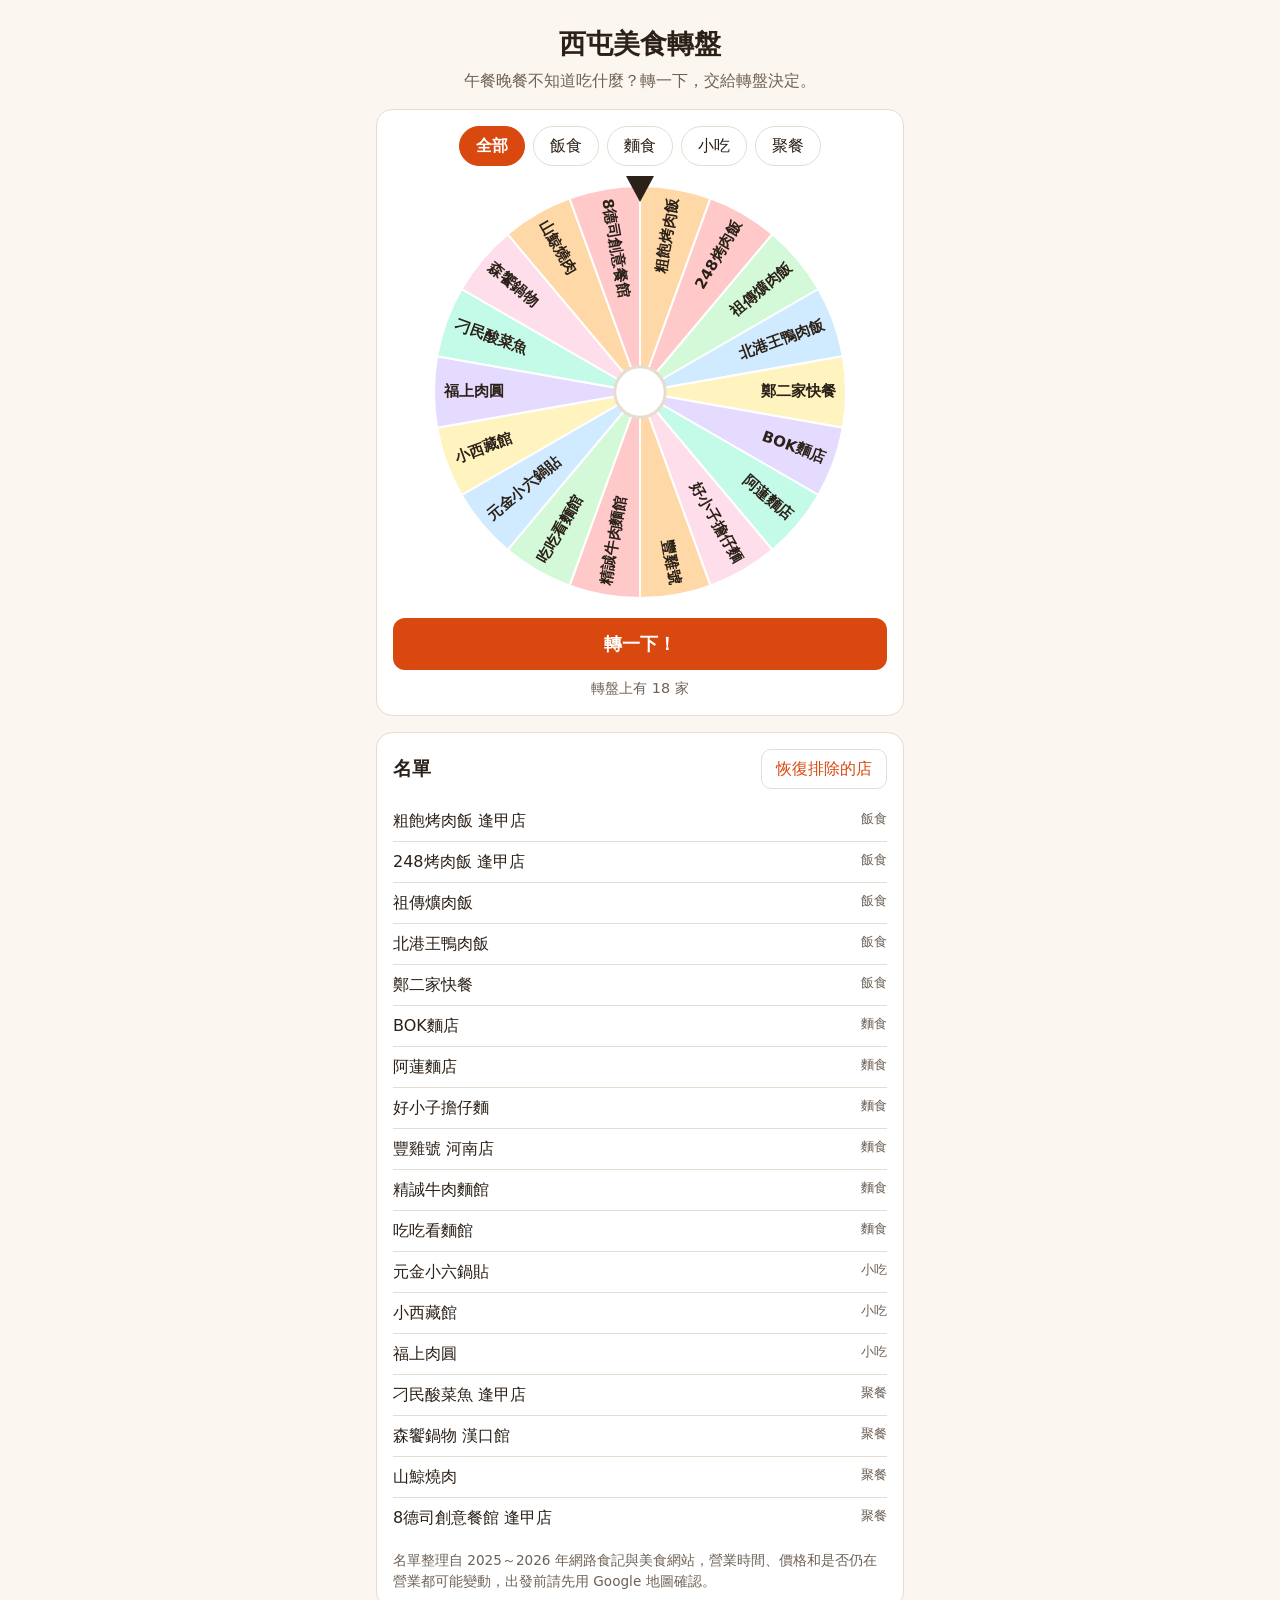
==== food-wheel/index.html @ a1cd3dba "新增西屯美食轉盤 - food-wheel/：純 HTML/CSS/JavaScript 轉盤，可依飯食、麵食、小吃、聚餐篩選 - 18 家西屯在地人氣店家，附網路食記來源與 Google 地圖連結 " ====
<!doctype html>
<html lang="zh-Hant">
<head>
  <meta charset="utf-8">
  <meta name="viewport" content="width=device-width, initial-scale=1">
  <meta name="color-scheme" content="light dark">
  <title>西屯美食轉盤</title>
  <link rel="stylesheet" href="style.css">
</head>
<body>
  <header class="page-header">
    <h1>西屯美食轉盤</h1>
    <p>午餐晚餐不知道吃什麼？轉一下，交給轉盤決定。</p>
  </header>

  <main>
    <section class="card">
      <div class="filters" role="group" aria-label="選擇類型">
        <!-- 由 app.js 產生類型按鈕 -->
      </div>

      <div class="wheel-wrap">
        <div class="pointer" aria-hidden="true"></div>
        <canvas id="wheel" width="480" height="480" role="img" aria-label="美食轉盤"></canvas>
      </div>

      <button id="spin-btn" type="button">轉一下！</button>
      <p class="count" id="count"></p>

      <div id="result" class="result" aria-live="polite" hidden>
        <p class="result-label">今天就吃</p>
        <h2 id="result-name"></h2>
        <p class="result-type" id="result-type"></p>
        <p id="result-note"></p>
        <div class="result-actions">
          <a id="result-map" class="link-btn" target="_blank" rel="noopener">在 Google 地圖查看</a>
          <button id="skip-btn" type="button" class="secondary">不想吃這家，排除再轉</button>
        </div>
        <p class="result-source">資料來源：<a id="result-source" target="_blank" rel="noopener">網路食記</a></p>
      </div>
    </section>

    <section class="card">
      <div class="list-header">
        <h2>名單</h2>
        <button id="reset-btn" type="button" class="secondary">恢復排除的店</button>
      </div>
      <ul id="food-list" class="food-list"></ul>
      <p class="disclaimer">名單整理自 2025～2026 年網路食記與美食網站，營業時間、價格和是否仍在營業都可能變動，出發前請先用 Google 地圖確認。</p>
    </section>
  </main>

  <script src="data.js"></script>
  <script src="app.js"></script>
</body>
</html>
---- food-wheel/style.css ----
:root {
  --bg: #fbf6ef;
  --card: #ffffff;
  --text: #2b2118;
  --muted: #6e6257;
  --border: #e6dccf;
  --accent: #d9480f;
  --accent-text: #ffffff;
  --pointer: #2b2118;
}

@media (prefers-color-scheme: dark) {
  :root {
    --bg: #17130f;
    --card: #221c17;
    --text: #f2ebe3;
    --muted: #b3a798;
    --border: #3d332a;
    --accent: #ff8a4c;
    --accent-text: #1a0f08;
    --pointer: #f2ebe3;
  }
}

* { box-sizing: border-box; }

body {
  margin: 0;
  background: var(--bg);
  color: var(--text);
  font-family: system-ui, -apple-system, "Segoe UI", "PingFang TC", "Microsoft JhengHei", "Noto Sans TC", sans-serif;
  font-size: 16px;
  line-height: 1.5;
}

.page-header, main { max-width: 560px; margin: 0 auto; padding: 0 16px; }
.page-header { padding-top: 24px; text-align: center; }
.page-header h1 { margin: 0 0 4px; font-size: 1.7rem; }
.page-header p { margin: 0 0 16px; color: var(--muted); }

.card {
  background: var(--card);
  border: 1px solid var(--border);
  border-radius: 16px;
  padding: 16px;
  margin-bottom: 16px;
}

/* 類型篩選 */
.filters { display: flex; flex-wrap: wrap; gap: 8px; justify-content: center; margin-bottom: 16px; }
.chip {
  min-height: 40px;
  padding: 0 16px;
  font: inherit;
  color: var(--text);
  background: transparent;
  border: 1px solid var(--border);
  border-radius: 999px;
  cursor: pointer;
}
.chip[aria-pressed="true"] { background: var(--accent); border-color: var(--accent); color: var(--accent-text); font-weight: 600; }

/* 轉盤 */
.wheel-wrap { position: relative; width: min(100%, 420px); margin: 0 auto; }
#wheel { display: block; width: 100%; height: auto; }
.pointer {
  position: absolute;
  top: -6px;
  left: 50%;
  transform: translateX(-50%);
  width: 0;
  height: 0;
  border-left: 14px solid transparent;
  border-right: 14px solid transparent;
  border-top: 26px solid var(--pointer);
  z-index: 1;
}

button {
  font: inherit;
  cursor: pointer;
}

#spin-btn {
  display: block;
  width: 100%;
  min-height: 52px;
  margin-top: 16px;
  font-size: 1.15rem;
  font-weight: 700;
  color: var(--accent-text);
  background: var(--accent);
  border: 0;
  border-radius: 12px;
}
#spin-btn:disabled { opacity: 0.6; cursor: wait; }

button:focus-visible, a:focus-visible { outline: 2px solid var(--accent); outline-offset: 2px; }

.count { text-align: center; color: var(--muted); font-size: 0.9rem; margin: 8px 0 0; }

/* 結果 */
.result { margin-top: 16px; padding: 16px; border: 2px solid var(--accent); border-radius: 12px; text-align: center; }
.result-label { margin: 0; color: var(--muted); }
.result h2 { margin: 4px 0; font-size: 1.5rem; }
.result-type { display: inline-block; margin: 0 0 8px; padding: 0 10px; border: 1px solid var(--border); border-radius: 999px; font-size: 0.85rem; }
.result-actions { display: grid; gap: 8px; margin-top: 12px; }
.result-source { margin: 12px 0 0; font-size: 0.8rem; color: var(--muted); }
.result-source a { color: inherit; }

.link-btn, button.secondary {
  display: flex;
  align-items: center;
  justify-content: center;
  min-height: 44px;
  padding: 0 14px;
  color: var(--accent);
  background: transparent;
  border: 1px solid var(--accent);
  border-radius: 10px;
  text-decoration: none;
  font-weight: 600;
}

/* 名單 */
.list-header { display: flex; align-items: center; justify-content: space-between; gap: 8px; }
.list-header h2 { margin: 0; font-size: 1.2rem; }
.list-header button.secondary { min-height: 40px; font-weight: 400; border-color: var(--border); }

.food-list { list-style: none; margin: 12px 0 0; padding: 0; }
.food-list li { display: flex; justify-content: space-between; gap: 8px; padding: 8px 0; border-top: 1px solid var(--border); }
.food-list li:first-child { border-top: 0; }
.food-list .tag { flex: none; font-size: 0.8rem; color: var(--muted); }
.food-list li.excluded .name { text-decoration: line-through; color: var(--muted); }

.disclaimer { margin: 12px 0 0; font-size: 0.85rem; color: var(--muted); }
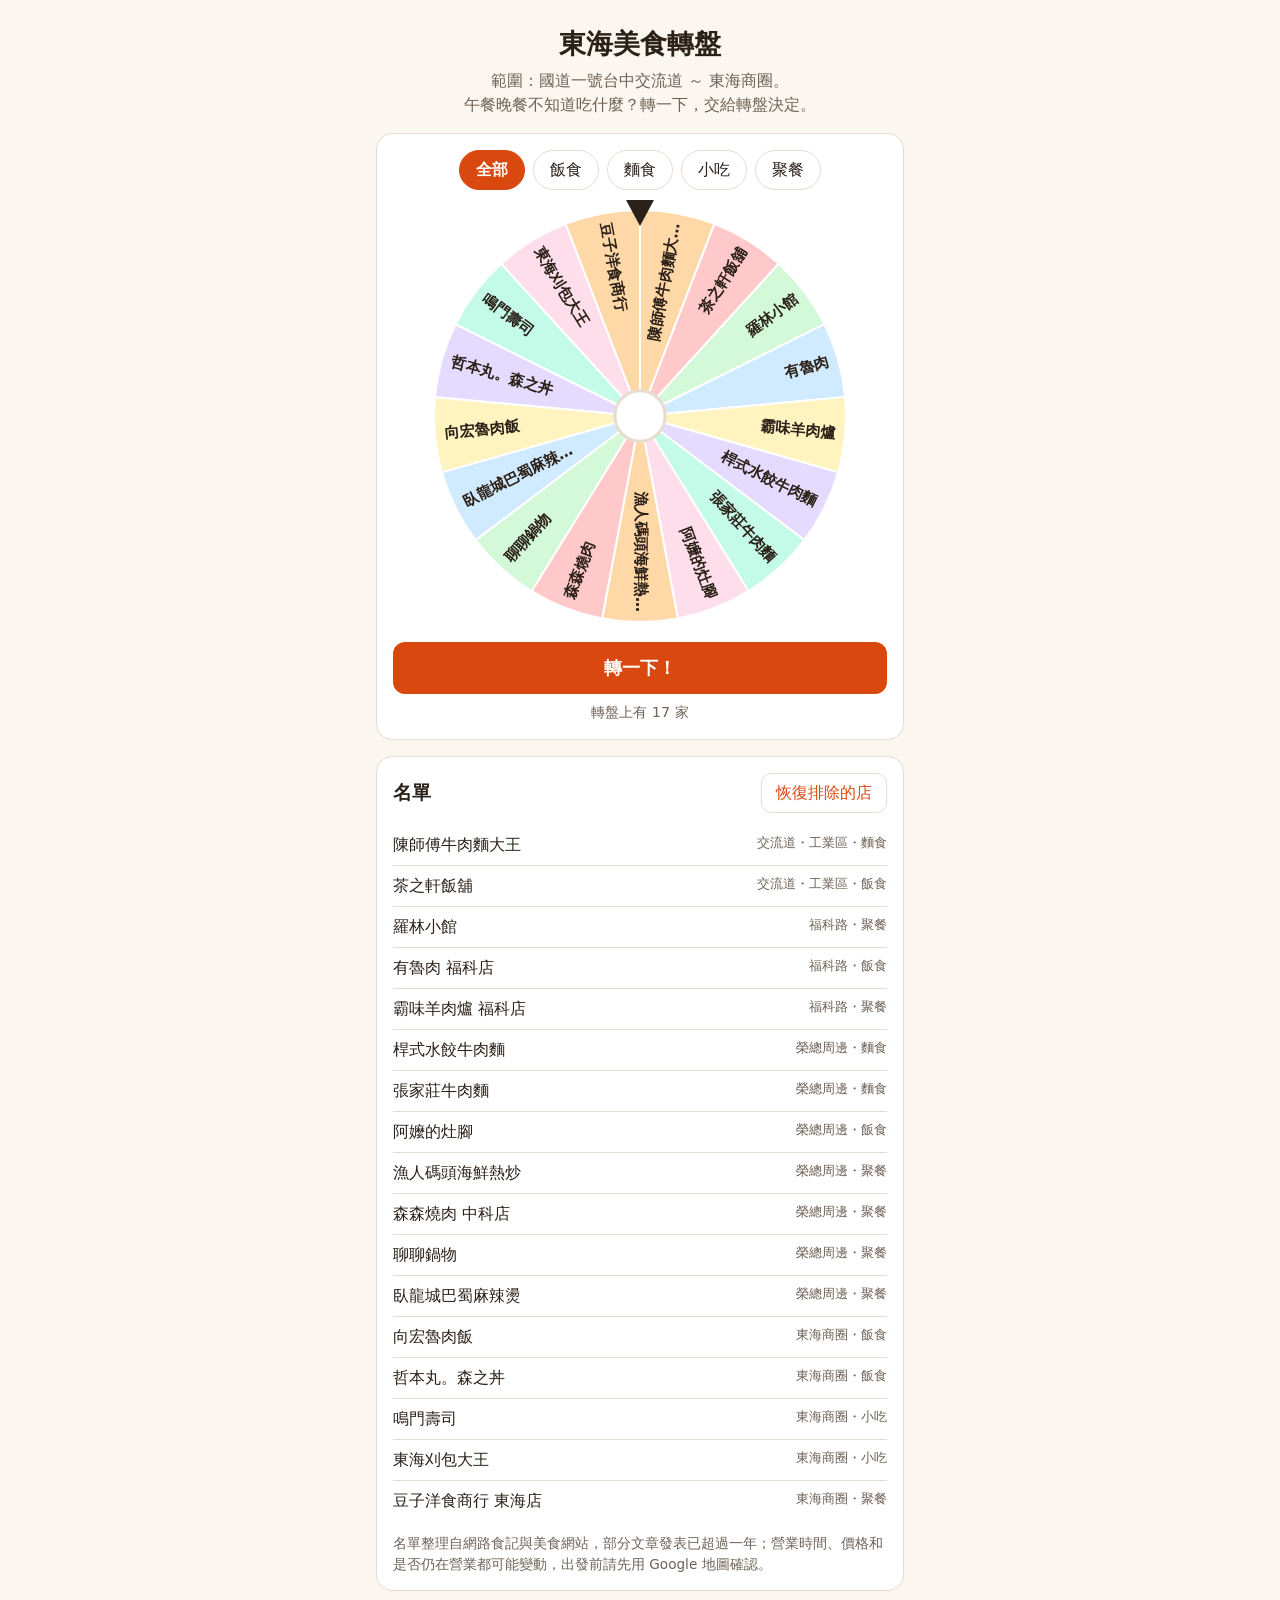
==== commit c767bb87: "美食轉盤縮小範圍到台中交流道至東海商圈 - 名單改為國道一號台中交流道到東海商圈之間的 17 家店 - 每家店加上區域：交流道・工業區、福科路、榮總周邊、東海商圈 - 結果顯示區域，Google 地圖" ====
--- a/food-wheel/index.html
+++ b/food-wheel/index.html
@@ -4,13 +4,13 @@
   <meta charset="utf-8">
   <meta name="viewport" content="width=device-width, initial-scale=1">
   <meta name="color-scheme" content="light dark">
-  <title>西屯美食轉盤</title>
+  <title>東海美食轉盤</title>
   <link rel="stylesheet" href="style.css">
 </head>
 <body>
   <header class="page-header">
-    <h1>西屯美食轉盤</h1>
-    <p>午餐晚餐不知道吃什麼？轉一下，交給轉盤決定。</p>
+    <h1>東海美食轉盤</h1>
+    <p>範圍：國道一號台中交流道 ～ 東海商圈。<br>午餐晚餐不知道吃什麼？轉一下，交給轉盤決定。</p>
   </header>
 
   <main>
@@ -30,7 +30,7 @@
       <div id="result" class="result" aria-live="polite" hidden>
         <p class="result-label">今天就吃</p>
         <h2 id="result-name"></h2>
-        <p class="result-type" id="result-type"></p>
+        <p class="result-tags"><span class="result-type" id="result-area"></span> <span class="result-type" id="result-type"></span></p>
         <p id="result-note"></p>
         <div class="result-actions">
           <a id="result-map" class="link-btn" target="_blank" rel="noopener">在 Google 地圖查看</a>
@@ -46,7 +46,7 @@
         <button id="reset-btn" type="button" class="secondary">恢復排除的店</button>
       </div>
       <ul id="food-list" class="food-list"></ul>
-      <p class="disclaimer">名單整理自 2025～2026 年網路食記與美食網站，營業時間、價格和是否仍在營業都可能變動，出發前請先用 Google 地圖確認。</p>
+      <p class="disclaimer">名單整理自網路食記與美食網站，部分文章發表已超過一年；營業時間、價格和是否仍在營業都可能變動，出發前請先用 Google 地圖確認。</p>
     </section>
   </main>
 
--- a/food-wheel/style.css
+++ b/food-wheel/style.css
@@ -103,7 +103,8 @@
 .result { margin-top: 16px; padding: 16px; border: 2px solid var(--accent); border-radius: 12px; text-align: center; }
 .result-label { margin: 0; color: var(--muted); }
 .result h2 { margin: 4px 0; font-size: 1.5rem; }
-.result-type { display: inline-block; margin: 0 0 8px; padding: 0 10px; border: 1px solid var(--border); border-radius: 999px; font-size: 0.85rem; }
+.result-tags { margin: 0 0 8px; }
+.result-type { display: inline-block; margin: 0 2px; padding: 0 10px; border: 1px solid var(--border); border-radius: 999px; font-size: 0.85rem; }
 .result-actions { display: grid; gap: 8px; margin-top: 12px; }
 .result-source { margin: 12px 0 0; font-size: 0.8rem; color: var(--muted); }
 .result-source a { color: inherit; }
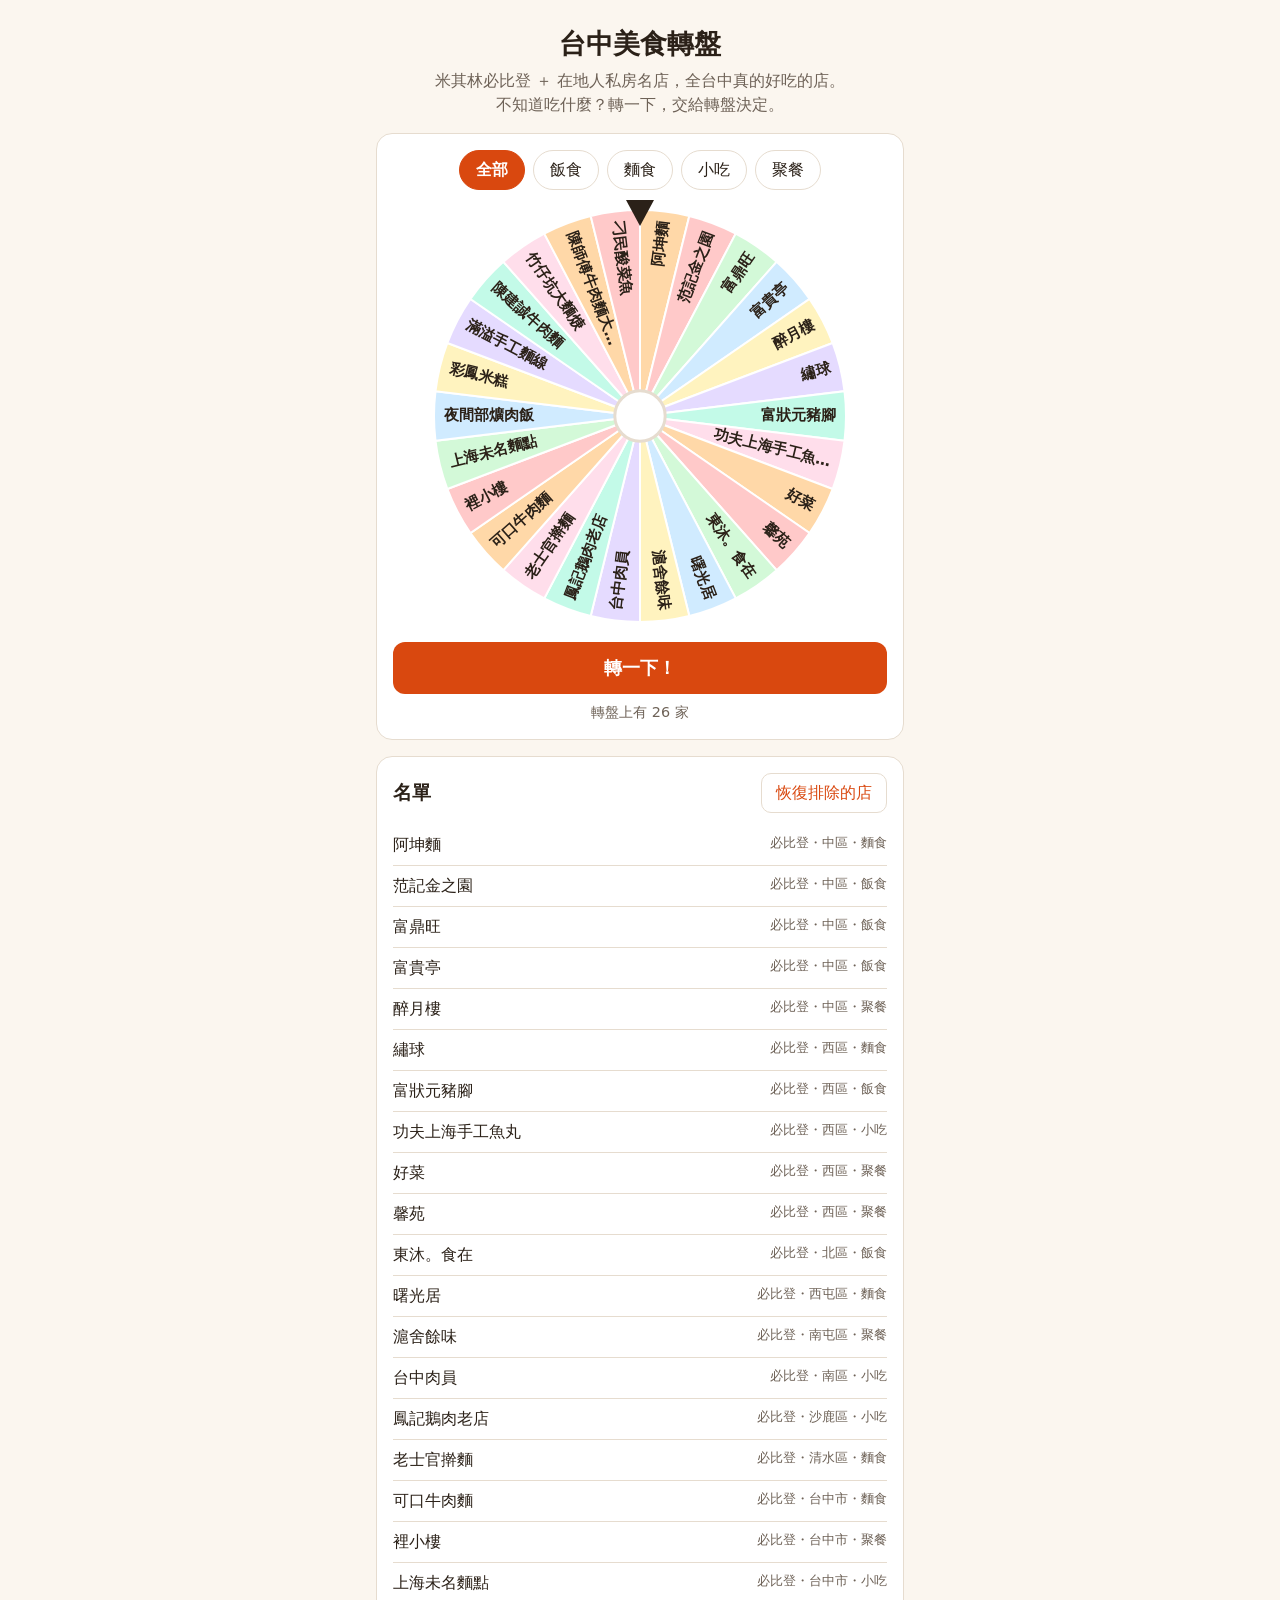
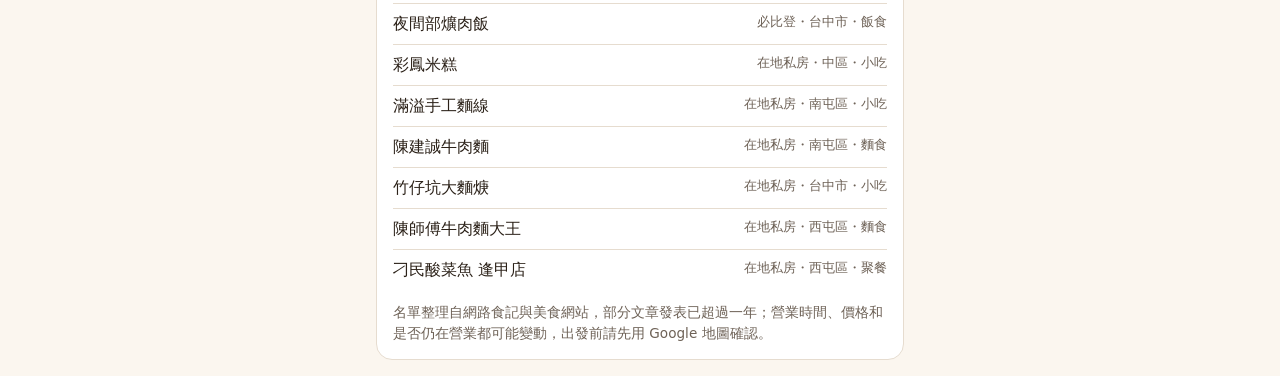
==== commit b9590bd6: "美食轉盤改為全台中必比登與在地私房名店 - 名單改為 26 家：20 家 2026 米其林必比登推介、6 家在地人私房名店 - 每家店加上來源類別（必比登／在地私房）與行政區，結果和清單都會顯示 - " ====
--- a/food-wheel/index.html
+++ b/food-wheel/index.html
@@ -4,13 +4,27 @@
   <meta charset="utf-8">
   <meta name="viewport" content="width=device-width, initial-scale=1">
   <meta name="color-scheme" content="light dark">
-  <title>東海美食轉盤</title>
+  <meta name="theme-color" content="#d9480f">
+  <meta name="description" content="台中必比登與在地人私房美食轉盤，轉一下決定吃什麼。">
+  <!-- PWA：安裝到主畫面 -->
+  <link rel="manifest" href="manifest.webmanifest">
+  <link rel="icon" type="image/png" sizes="192x192" href="icons/icon-192.png">
+  <link rel="apple-touch-icon" href="icons/apple-touch-icon.png">
+  <meta name="apple-mobile-web-app-capable" content="yes">
+  <meta name="mobile-web-app-capable" content="yes">
+  <meta name="apple-mobile-web-app-title" content="美食轉盤">
+  <meta name="apple-mobile-web-app-status-bar-style" content="default">
+  <title>台中美食轉盤</title>
   <link rel="stylesheet" href="style.css">
 </head>
 <body>
   <header class="page-header">
-    <h1>東海美食轉盤</h1>
-    <p>範圍：國道一號台中交流道 ～ 東海商圈。<br>午餐晚餐不知道吃什麼？轉一下，交給轉盤決定。</p>
+    <h1>台中美食轉盤</h1>
+    <p>米其林必比登 ＋ 在地人私房名店，全台中真的好吃的店。<br>不知道吃什麼？轉一下，交給轉盤決定。</p>
+    <div class="install" id="install" hidden>
+      <button id="install-btn" type="button" class="secondary">安裝到主畫面</button>
+      <p id="install-hint" class="install-hint" hidden>iPhone：按 Safari 下方的「分享」，再選「加入主畫面」。</p>
+    </div>
   </header>
 
   <main>
@@ -30,7 +44,7 @@
       <div id="result" class="result" aria-live="polite" hidden>
         <p class="result-label">今天就吃</p>
         <h2 id="result-name"></h2>
-        <p class="result-tags"><span class="result-type" id="result-area"></span> <span class="result-type" id="result-type"></span></p>
+        <p class="result-tags"><span class="result-type result-tag" id="result-tag"></span> <span class="result-type" id="result-area"></span> <span class="result-type" id="result-type"></span></p>
         <p id="result-note"></p>
         <div class="result-actions">
           <a id="result-map" class="link-btn" target="_blank" rel="noopener">在 Google 地圖查看</a>
--- a/food-wheel/style.css
+++ b/food-wheel/style.css
@@ -23,6 +23,7 @@
 }
 
 * { box-sizing: border-box; }
+[hidden] { display: none !important; }
 
 body {
   margin: 0;
@@ -104,6 +105,7 @@
 .result-label { margin: 0; color: var(--muted); }
 .result h2 { margin: 4px 0; font-size: 1.5rem; }
 .result-tags { margin: 0 0 8px; }
+.result-tag { border-color: var(--accent); color: var(--accent); font-weight: 600; }
 .result-type { display: inline-block; margin: 0 2px; padding: 0 10px; border: 1px solid var(--border); border-radius: 999px; font-size: 0.85rem; }
 .result-actions { display: grid; gap: 8px; margin-top: 12px; }
 .result-source { margin: 12px 0 0; font-size: 0.8rem; color: var(--muted); }
@@ -134,4 +136,14 @@
 .food-list .tag { flex: none; font-size: 0.8rem; color: var(--muted); }
 .food-list li.excluded .name { text-decoration: line-through; color: var(--muted); }
 
+/* 安裝到主畫面 */
+.install { display: flex; flex-direction: column; align-items: center; gap: 6px; margin: 0 0 16px; }
+.install button.secondary { min-height: 40px; }
+.install-hint { margin: 0; font-size: 0.85rem; color: var(--muted); }
+
+/* 從主畫面開啟時，避開瀏海與底部橫條 */
+@media (display-mode: standalone) {
+  body { padding-top: env(safe-area-inset-top); padding-bottom: env(safe-area-inset-bottom); }
+}
+
 .disclaimer { margin: 12px 0 0; font-size: 0.85rem; color: var(--muted); }
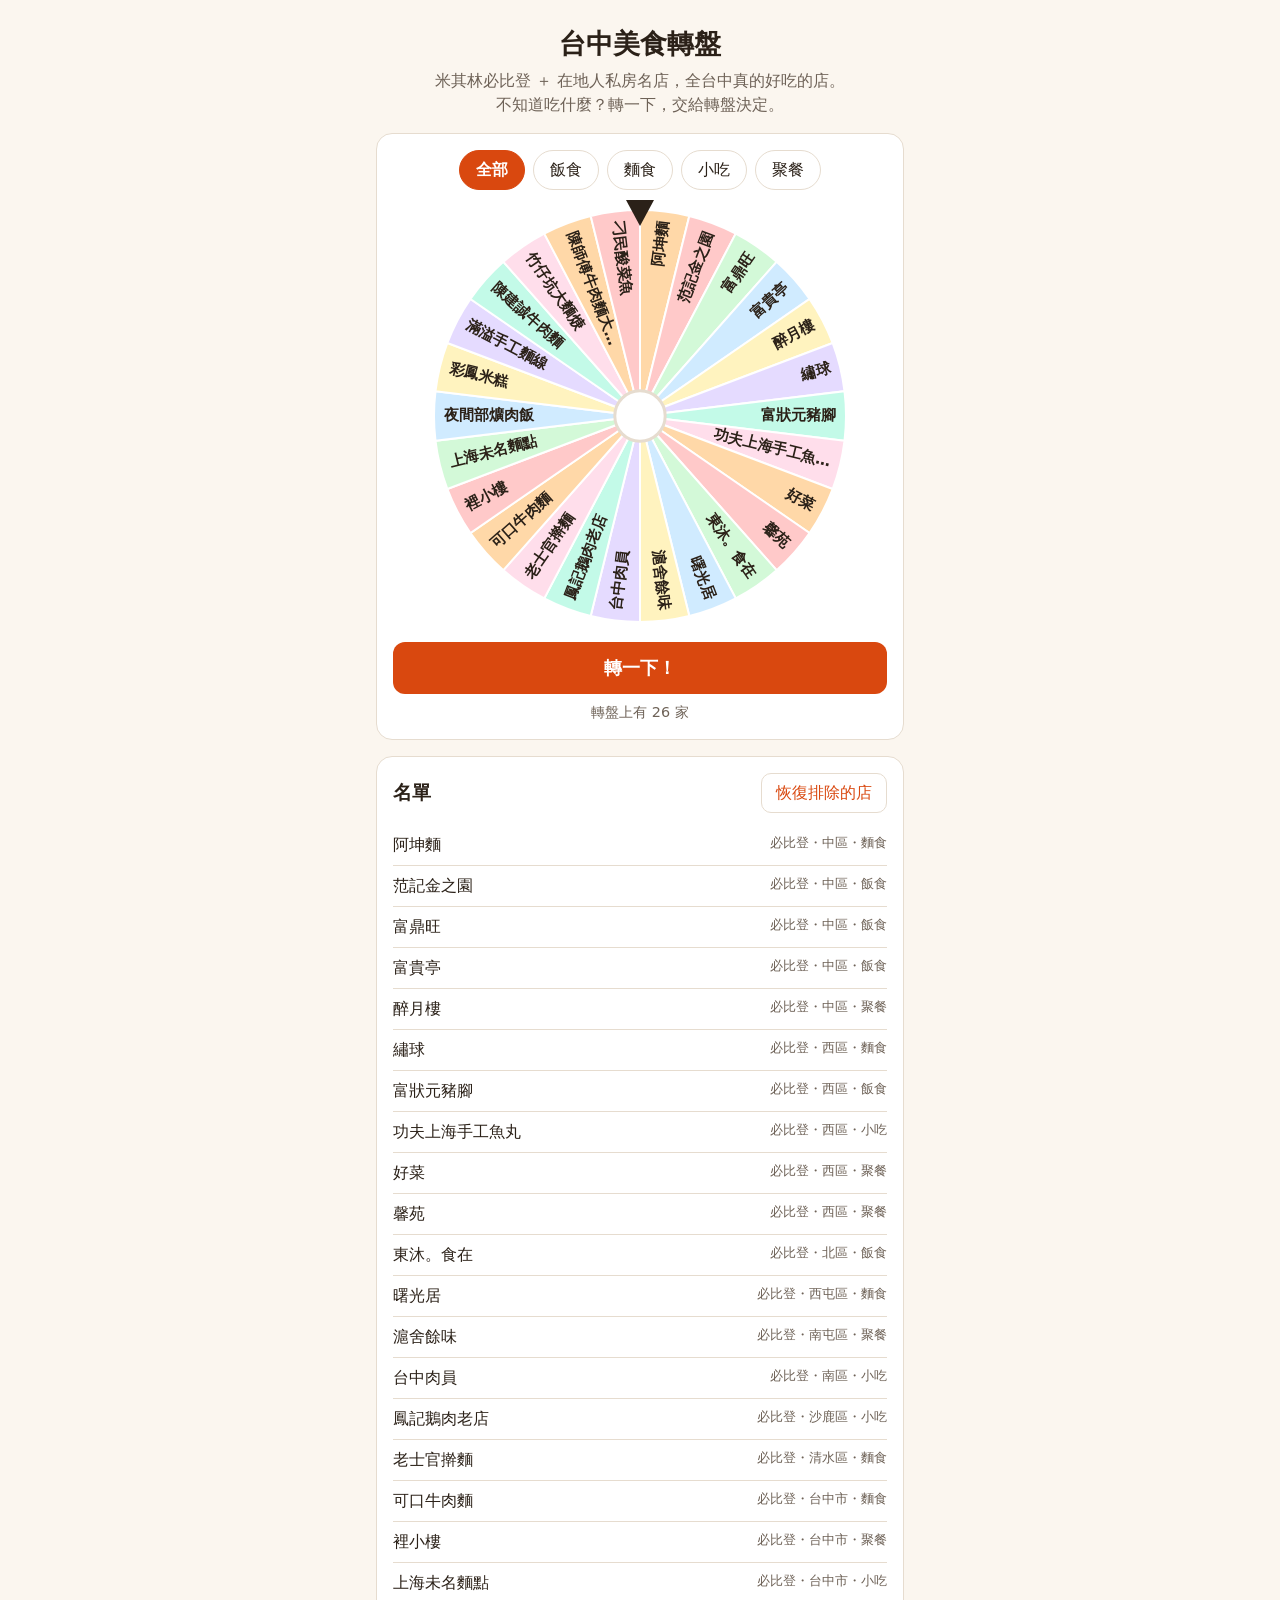
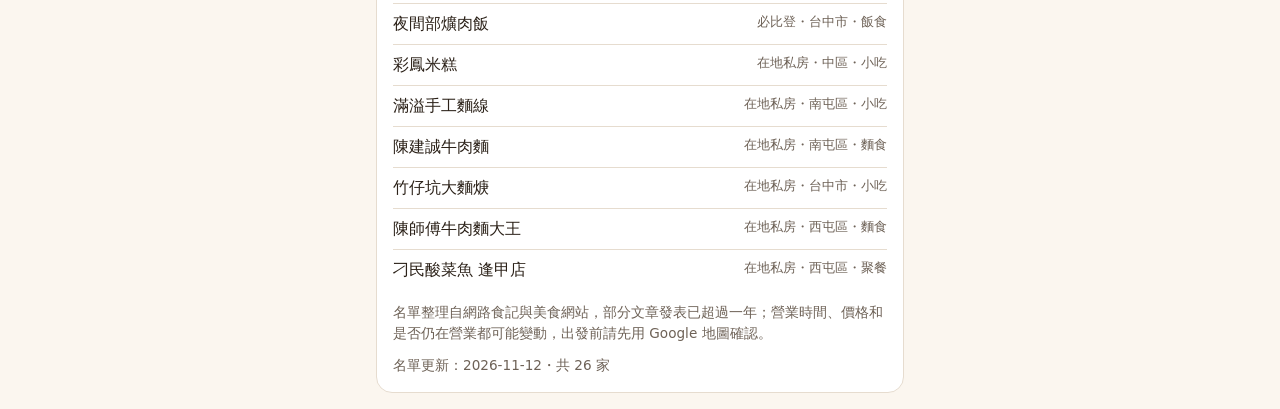
==== commit 9b834421: "美食轉盤 PWA 加入自動更新與新版本提示 - sw.js：抓檔時略過瀏覽器快取（GitHub Pages 會快取 10 分鐘），快取版本升到 3 - App 切回前景時自動檢查新版本，下載好後顯示「" ====
--- a/food-wheel/index.html
+++ b/food-wheel/index.html
@@ -18,6 +18,11 @@
   <link rel="stylesheet" href="style.css">
 </head>
 <body>
+  <div class="update-bar" id="update-bar" role="status" hidden>
+    <span>已下載新版本</span>
+    <button id="update-btn" type="button">重新整理</button>
+  </div>
+
   <header class="page-header">
     <h1>台中美食轉盤</h1>
     <p>米其林必比登 ＋ 在地人私房名店，全台中真的好吃的店。<br>不知道吃什麼？轉一下，交給轉盤決定。</p>
@@ -61,6 +66,7 @@
       </div>
       <ul id="food-list" class="food-list"></ul>
       <p class="disclaimer">名單整理自網路食記與美食網站，部分文章發表已超過一年；營業時間、價格和是否仍在營業都可能變動，出發前請先用 Google 地圖確認。</p>
+      <p class="disclaimer" id="updated"></p>
     </section>
   </main>
 
--- a/food-wheel/style.css
+++ b/food-wheel/style.css
@@ -136,6 +136,30 @@
 .food-list .tag { flex: none; font-size: 0.8rem; color: var(--muted); }
 .food-list li.excluded .name { text-decoration: line-through; color: var(--muted); }
 
+/* 新版本提示列 */
+.update-bar {
+  position: sticky;
+  top: 0;
+  z-index: 10;
+  display: flex;
+  align-items: center;
+  justify-content: center;
+  gap: 12px;
+  padding: 8px 16px;
+  padding-top: calc(8px + env(safe-area-inset-top));
+  background: var(--text);
+  color: var(--bg);
+}
+.update-bar button {
+  min-height: 36px;
+  padding: 0 14px;
+  color: var(--accent-text);
+  background: var(--accent);
+  border: 0;
+  border-radius: 8px;
+  font-weight: 600;
+}
+
 /* 安裝到主畫面 */
 .install { display: flex; flex-direction: column; align-items: center; gap: 6px; margin: 0 0 16px; }
 .install button.secondary { min-height: 40px; }
